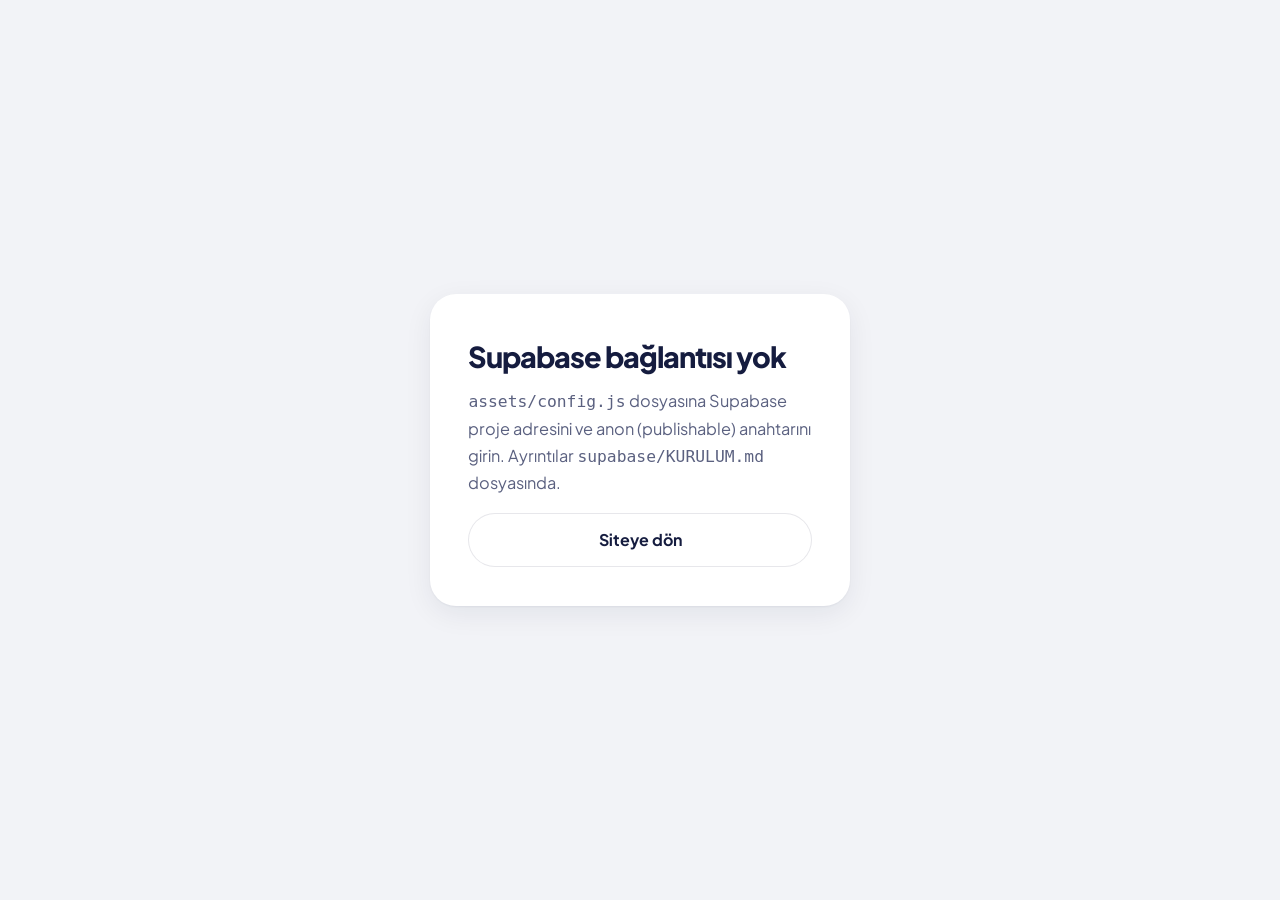
==== admin.html @ 747518f3 "Add files via upload" ====
<!DOCTYPE html>
<html lang="tr">
<head>
<meta charset="UTF-8">
<meta name="viewport" content="width=device-width, initial-scale=1">
<meta name="robots" content="noindex, nofollow">
<title>Yönetim paneli | M. Sabri Doğruyol</title>
<link rel="icon" href="favicon.ico">
<link rel="preconnect" href="https://fonts.googleapis.com">
<link rel="preconnect" href="https://fonts.gstatic.com" crossorigin>
<link href="https://fonts.googleapis.com/css2?family=Plus+Jakarta+Sans:wght@400;500;600;700;800&display=swap" rel="stylesheet">
<link rel="stylesheet" href="assets/site.css">
<link rel="stylesheet" href="assets/admin.css">
<script>(function(){try{var t=localStorage.getItem('theme');if(t)document.documentElement.dataset.theme=t;}catch(e){}})();</script>
</head>
<body class="adm">

<!-- Giriş -->
<main class="login" id="login" hidden>
  <form class="login__card panel" id="login-form" novalidate>
    <a class="mark" href="index.html"><span class="mark__dot" aria-hidden="true">MS</span><span>M. Sabri Doğruyol</span></a>
    <h1>Yönetici girişi</h1>
    <label class="fld"><span>E-posta</span><input type="email" name="email" autocomplete="username" required></label>
    <label class="fld"><span>Şifre</span><input type="password" name="password" autocomplete="current-password" required></label>
    <p class="login__err" id="login-err" role="alert"></p>
    <button class="btn btn--solid" type="submit" id="login-btn">Giriş yap</button>
    <a class="login__back" href="index.html">Siteye dön</a>
  </form>
</main>

<!-- Kurulum eksik -->
<main class="login" id="setup" hidden>
  <div class="login__card panel">
    <h1>Supabase bağlantısı yok</h1>
    <p class="muted"><code>assets/config.js</code> dosyasına Supabase proje adresini ve anon (publishable) anahtarını girin. Ayrıntılar <code>supabase/KURULUM.md</code> dosyasında.</p>
    <a class="btn" href="index.html">Siteye dön</a>
  </div>
</main>

<!-- Panel -->
<div class="app" id="app" hidden>
  <header class="app__bar">
    <a class="mark" href="index.html" target="_blank" rel="noopener"><span class="mark__dot" aria-hidden="true">MS</span><span class="mark__name">Yönetim paneli</span></a>
    <nav class="tabs" role="tablist" aria-label="Panel">
      <button role="tab" type="button" id="tab-analytics" aria-selected="true" aria-controls="view-analytics">Analiz</button>
      <button role="tab" type="button" id="tab-content" aria-selected="false" aria-controls="view-content">İçerik</button>
    </nav>
    <div class="app__user">
      <span class="muted" id="who"></span>
      <button class="tool" id="theme" type="button" aria-label="Temayı değiştir"><svg viewBox="0 0 24 24" width="18" height="18" aria-hidden="true"><path d="M12 3a9 9 0 1 0 9 9 7 7 0 0 1-9-9z" fill="none" stroke="currentColor" stroke-width="2" stroke-linejoin="round"/></svg></button>
      <button class="btn btn--sm" type="button" id="logout">Çıkış</button>
    </div>
  </header>

  <!-- ANALİZ -->
  <section class="view" id="view-analytics" role="tabpanel" aria-labelledby="tab-analytics">
    <div class="toolbar">
      <div class="seg" role="group" aria-label="Zaman aralığı" id="range">
        <button type="button" data-days="1">Bugün</button>
        <button type="button" data-days="7" aria-pressed="true">7 gün</button>
        <button type="button" data-days="30">30 gün</button>
        <button type="button" data-days="90">90 gün</button>
        <button type="button" data-days="365">12 ay</button>
      </div>
      <div class="toolbar__right">
        <span class="chip" id="visitor-filter" hidden></span>
        <button class="btn btn--sm" type="button" id="refresh">Yenile</button>
        <button class="btn btn--sm" type="button" id="csv">CSV indir</button>
      </div>
    </div>

    <p class="state" id="a-state" role="status"></p>

    <div class="kpis" id="kpis"></div>

    <div class="grid2">
      <article class="panel card">
        <h2 class="card__h" id="trend-title">Günlük ziyaret</h2>
        <div class="trend" id="trend"></div>
      </article>
      <article class="panel card">
        <h2 class="card__h">Bölümlerde ortalama süre</h2>
        <div id="b-sections" class="bars"></div>
      </article>
    </div>

    <div class="grid3">
      <article class="panel card"><h2 class="card__h">Konum</h2><div id="b-city" class="bars"></div></article>
      <article class="panel card"><h2 class="card__h">Kaynak</h2><div id="b-ref" class="bars"></div></article>
      <article class="panel card"><h2 class="card__h">En çok tıklananlar</h2><div id="b-clicks" class="bars"></div></article>
      <article class="panel card"><h2 class="card__h">Cihaz</h2><div id="b-device" class="bars"></div></article>
      <article class="panel card"><h2 class="card__h">İşletim sistemi</h2><div id="b-os" class="bars"></div></article>
      <article class="panel card"><h2 class="card__h">Tarayıcı</h2><div id="b-browser" class="bars"></div></article>
    </div>

    <article class="panel card">
      <div class="card__row">
        <h2 class="card__h">Ziyaretler</h2>
        <label class="search"><span class="sr">Ara</span><input type="search" id="q" placeholder="Şehir, tarayıcı, kaynak ara"></label>
      </div>
      <div class="tablewrap">
        <table class="sessions">
          <thead><tr><th>Tarih</th><th>Ziyaretçi</th><th>Konum</th><th>Platform</th><th>Kaynak</th><th class="num">Süre</th><th class="num">Tıklama</th></tr></thead>
          <tbody id="sessions"></tbody>
        </table>
      </div>
      <p class="muted small" id="sessions-note"></p>
    </article>

    <div class="danger">
      <p class="muted small">Gizlilik metnine göre kayıtlar en fazla 12 ay saklanır.</p>
      <button class="btn btn--sm" type="button" id="purge">12 aydan eski kayıtları sil</button>
    </div>
  </section>

  <!-- İÇERİK -->
  <section class="view" id="view-content" role="tabpanel" aria-labelledby="tab-content" hidden>
    <div class="editor">
      <aside class="editor__nav" id="ed-nav" aria-label="İçerik bölümleri"></aside>
      <div class="editor__main">
        <div class="publishbar">
          <p class="publishbar__state" id="ed-state">Değişiklik yok</p>
          <div class="publishbar__acts">
            <button class="btn btn--sm" type="button" id="ed-download">data.js indir</button>
            <button class="btn btn--sm" type="button" id="ed-discard" disabled>Değişiklikleri geri al</button>
            <button class="btn btn--sm btn--wine" type="button" id="ed-publish" disabled>Yayınla</button>
          </div>
        </div>
        <div id="ed-body"></div>
      </div>
    </div>
  </section>
</div>

<div class="tip" id="tip" role="tooltip" hidden></div>
<div class="toast" id="toast" role="status" aria-live="polite" hidden></div>

<script src="assets/config.js"></script>
<script src="data.js"></script>
<script src="assets/admin.js"></script>
</body>
</html>
---- assets/site.css ----
/* ===== Tokens (Arkhedemia ailesiyle uyumlu: lacivert + bordo) ===== */
:root{
  --bg:#F2F3F7;
  --surface:#FFFFFF;
  --soft:#E9EBF2;
  --ink:#151C3F;
  --ink-2:#5B6180;
  --rule:rgba(21,28,63,.10);
  --navy:#151C3F;
  --on-navy:#F2F3F7;
  --wine:#7D1D33;
  --wine-ink:#7D1D33;
  --wine-soft:#F6E8EC;
  --dot:#151C3F;
  --shadow:0 1px 2px rgba(21,28,63,.05),0 8px 28px rgba(21,28,63,.07);
  --shadow-lg:0 30px 60px -20px rgba(21,28,63,.35),0 12px 24px -12px rgba(21,28,63,.25);

  --sans:'Plus Jakarta Sans', system-ui, sans-serif;
  --serif:'Source Serif 4', Georgia, serif;

  --s1:1.2rem; --s2:1.5rem; --s3:2rem; --s4:clamp(2.2rem,4.5vw,3.4rem); --s5:clamp(3.2rem,9.5vw,8.25rem);
  --gap:clamp(1rem,2.4vw,1.5rem);
  --wrap:1200px;
  color-scheme:light;
}
:root[data-theme="dark"]{
  --bg:#0C1128; --surface:#151C3B; --soft:#1C2448; --ink:#ECEEF6; --ink-2:#A3A9C4; --rule:rgba(236,238,246,.10);
  --navy:#1C2550; --on-navy:#ECEEF6; --wine:#9E1F3B; --wine-ink:#EE4D63; --wine-soft:#3A1424; --dot:#ECEEF6;
  --shadow:0 1px 2px rgba(0,0,0,.3),0 8px 28px rgba(0,0,0,.25);
  --shadow-lg:0 30px 60px -20px rgba(0,0,0,.7),0 12px 24px -12px rgba(0,0,0,.5);
  color-scheme:dark;
}
@media (prefers-color-scheme:dark){
  :root:not([data-theme="light"]){
    --bg:#0C1128; --surface:#151C3B; --soft:#1C2448; --ink:#ECEEF6; --ink-2:#A3A9C4; --rule:rgba(236,238,246,.10);
    --navy:#1C2550; --on-navy:#ECEEF6; --wine:#9E1F3B; --wine-ink:#EE4D63; --wine-soft:#3A1424; --dot:#ECEEF6;
    --shadow:0 1px 2px rgba(0,0,0,.3),0 8px 28px rgba(0,0,0,.25);
    --shadow-lg:0 30px 60px -20px rgba(0,0,0,.7),0 12px 24px -12px rgba(0,0,0,.5);
    color-scheme:dark;
  }
}

/* ===== Base ===== */
*,*::before,*::after{box-sizing:border-box}
html{scroll-behavior:smooth;scroll-padding-top:110px;-webkit-text-size-adjust:100%}
body{margin:0;background:var(--bg);color:var(--ink);font:400 1.02rem/1.65 var(--sans);overflow-x:hidden}
img{max-width:100%;display:block}
a{color:inherit}
h1,h2,h3{font-family:var(--sans);margin:0;line-height:1.08;font-weight:800;letter-spacing:-.03em}
p{margin:0}
ul,ol{margin:0;padding:0;list-style:none}
:focus-visible{outline:2.5px solid var(--wine-ink);outline-offset:3px;border-radius:6px}
.wrap{max-width:var(--wrap);margin:0 auto;padding:0 clamp(1rem,3.5vw,2rem)}
.skip{position:absolute;left:-9999px;top:0;background:var(--wine);color:#fff;padding:.6rem 1rem;z-index:100;border-radius:999px}
.skip:focus{left:1rem;top:1rem}
.noscript{padding:2rem;text-align:center}

/* ===== Floating nav ===== */
.bar{position:sticky;top:0;z-index:50;padding:14px clamp(.75rem,3vw,2rem) 0}
.bar__in{max-width:var(--wrap);margin:0 auto;height:66px;display:flex;align-items:center;gap:1rem;background:color-mix(in srgb,var(--surface) 92%,transparent);backdrop-filter:blur(14px);-webkit-backdrop-filter:blur(14px);border:1px solid var(--rule);border-radius:999px;padding:0 10px 0 22px;box-shadow:var(--shadow)}
.mark{display:flex;align-items:center;gap:.6rem;font:800 1.08rem/1 var(--sans);letter-spacing:-.02em;text-decoration:none;white-space:nowrap}
.mark__dot{width:30px;height:30px;border-radius:50%;background:var(--navy);color:var(--on-navy);display:grid;place-items:center;font-size:.72rem;font-weight:800;letter-spacing:0}
.nav{display:flex;gap:.15rem;margin-left:auto;font:500 .93rem/1 var(--sans)}
.nav a{text-decoration:none;color:var(--ink);padding:.7rem .9rem;border-radius:999px}
.nav a:hover{background:var(--soft)}
.nav a.is-active{background:var(--soft);font-weight:600}
.bar__tools{display:flex;gap:.4rem;align-items:center}
.tool{appearance:none;border:0;background:var(--soft);color:var(--ink);height:44px;min-width:44px;border-radius:999px;font:700 .8rem/1 var(--sans);cursor:pointer;display:grid;place-items:center;padding:0 .8rem}
.tool:hover{background:color-mix(in srgb,var(--soft) 70%,var(--ink) 8%)}
.bar__cta{display:inline-flex;align-items:center;height:46px;padding:0 1.25rem;border-radius:999px;background:var(--wine);color:#fff;text-decoration:none;font:700 .95rem/1 var(--sans);white-space:nowrap}
.bar__cta:hover{filter:brightness(1.12)}
.menu{display:none;padding:0;gap:4px;align-content:center}
.menu span{display:block;width:16px;height:2px;background:currentColor;border-radius:2px;transition:transform .2s}
.menu[aria-expanded="true"] span:first-child{transform:translateY(3px) rotate(45deg)}
.menu[aria-expanded="true"] span:last-child{transform:translateY(-3px) rotate(-45deg)}

/* ===== Buttons ===== */
.btn{display:inline-flex;align-items:center;justify-content:center;gap:.5rem;min-height:54px;padding:0 1.6rem;border-radius:999px;border:1.5px solid var(--rule);background:var(--surface);font:700 1rem/1 var(--sans);text-decoration:none;color:var(--ink);transition:transform .15s,background .15s,color .15s,border-color .15s}
.btn:hover{border-color:var(--ink)}
.btn:active{transform:scale(.98)}
.btn--solid{background:var(--navy);border-color:var(--navy);color:var(--on-navy)}
.btn--solid:hover{background:var(--wine);border-color:var(--wine-ink);color:#fff}
.btn--wine{background:var(--wine);border-color:var(--wine-ink);color:#fff}
.btn--wine:hover{filter:brightness(1.12);border-color:var(--wine-ink)}
.btn--sm{min-height:44px;padding:0 1.15rem;font-size:.92rem}
.link{color:var(--wine-ink);font-weight:700;text-decoration:underline;text-underline-offset:4px;text-decoration-thickness:1.5px}
.link:hover{text-decoration-thickness:2.5px}

/* ===== Latest publication band ===== */
.band{margin-top:22px}
.band__in{display:flex;align-items:center;gap:1.25rem;background:var(--navy);color:var(--on-navy);border-radius:22px;padding:1rem 1rem 1rem 1.2rem}
.band__icon{flex:none;width:56px;height:56px;border-radius:14px;background:rgba(255,255,255,.08);display:grid;place-items:center}
.band__icon svg{width:28px;height:28px}
.band__txt{flex:1;min-width:0}
.band__kicker{font:700 1.02rem/1.3 var(--sans);display:flex;gap:.6rem;align-items:baseline;flex-wrap:wrap}
.band__kicker small{font-weight:500;font-size:.8rem;opacity:.65}
.band__title{font-size:.95rem;opacity:.85;white-space:nowrap;overflow:hidden;text-overflow:ellipsis;margin-top:.15rem}
.band__acts{display:flex;align-items:center;gap:1rem;flex:none}
.band__acts .ghost{color:var(--on-navy);font-weight:700;text-decoration:none;font-size:.95rem}
.band__acts .ghost:hover{text-decoration:underline;text-underline-offset:4px}
.band .btn{background:#fff;border-color:#fff;color:#151C3F;min-height:46px}
.band .btn:hover{background:var(--wine);border-color:var(--wine-ink);color:#fff}

/* ===== Hero ===== */
.hero{padding:clamp(2.5rem,6vw,4.5rem) 0 clamp(2rem,5vw,3.5rem);position:relative}
.hero::before{content:"";position:absolute;inset:-10% 30% auto -10%;height:70%;background:radial-gradient(closest-side,color-mix(in srgb,var(--wine) 9%,transparent),transparent);pointer-events:none;z-index:-1}
.hero__grid{display:grid;grid-template-columns:minmax(0,1.5fr) minmax(0,1fr);gap:clamp(2rem,5vw,4rem);align-items:center}
.status{display:inline-flex;align-items:center;gap:.55rem;background:var(--wine);color:#fff;font:700 .92rem/1 var(--sans);padding:.7rem 1.05rem .7rem .85rem;border-radius:999px}
.status::before{content:"";width:9px;height:9px;border-radius:50%;background:#fff;box-shadow:0 0 0 3px rgba(255,255,255,.25)}
.hero__text{container-type:inline-size}
.hero__name{font-size:var(--s5);font-size:min(12.6cqi,8.25rem);font-weight:800;letter-spacing:-.055em;line-height:.92;margin-top:1.75rem;color:var(--ink)}
.hero__name span{display:block;white-space:nowrap}
.hero__id{display:flex;align-items:center;gap:clamp(1.25rem,3vw,2rem)}
.hero__photo-wrap{flex:none;position:relative;width:clamp(120px,14vw,168px);aspect-ratio:1;border-radius:50%;padding:6px;background:conic-gradient(from 210deg,var(--wine),var(--navy) 55%,var(--wine));box-shadow:var(--shadow-lg)}
.hero__photo{width:100%;height:100%;border-radius:50%;object-fit:cover;object-position:center top;background:var(--soft);border:5px solid var(--bg)}
.hero__id-txt{display:flex;flex-direction:column;align-items:flex-start;gap:.8rem}
.hero__role{font:600 var(--s1)/1.3 var(--sans)}
.hero__lead{font-size:1.12rem;line-height:1.65;max-width:34em;margin-top:1.5rem;color:var(--ink-2)}
.hero__actions{display:flex;flex-wrap:wrap;gap:.75rem;margin-top:2rem}

/* Plot as a tilted "cover" */
.plot-stage{perspective:1400px;display:flex;justify-content:center}
.plot{margin:0;width:100%;max-width:470px;background:var(--surface);border-radius:20px;padding:1.1rem 1.1rem .9rem;box-shadow:var(--shadow-lg);transform:rotateY(-14deg) rotateX(4deg) rotateZ(.6deg);transform-style:preserve-3d;transition:transform .6s cubic-bezier(.2,.7,.2,1);position:relative;overflow:hidden}
.plot:hover{transform:rotateY(-4deg) rotateX(1deg)}
.plot::before{content:"";position:absolute;left:0;top:0;width:34%;height:30%;background:var(--wine);clip-path:polygon(0 0,100% 0,0 100%);opacity:.95}
.plot::after{content:"";position:absolute;right:-10%;bottom:-14%;width:32%;height:30%;background:var(--navy);border-radius:50% 0 0 0;opacity:.95}
.plot__head{position:relative;z-index:1;display:flex;justify-content:flex-end;font:800 .82rem/1 var(--sans);letter-spacing:.02em;color:var(--ink-2);padding:.2rem .2rem .6rem}
.plot svg{position:relative;z-index:1;width:100%;height:auto;display:block;background:var(--surface);border-radius:12px}
.plot__cap{position:relative;z-index:1;display:flex;flex-direction:column;gap:.2rem;padding:.75rem .3rem 0;max-width:74%}
.plot__eq{white-space:pre-wrap;font:500 1rem/1.4 var(--serif);font-style:italic;font-variant-numeric:tabular-nums}
.plot__note{font:400 .78rem/1.4 var(--sans);color:var(--ink-2)}
.plot .grid line{stroke:var(--rule);stroke-width:1}
.plot .axis{stroke:var(--ink-2);stroke-width:1.2}
.plot .tick{fill:var(--ink-2);font:500 12px var(--sans)}
.plot .lab{fill:var(--ink);font:700 13px var(--sans)}
.plot .pt{fill:var(--dot);opacity:0}
.plot .res{stroke:var(--wine-ink);stroke-width:1;opacity:0}
.plot .fit{stroke:var(--wine-ink);stroke-width:3.2;fill:none;stroke-linecap:round}
.plot .band-ci{fill:var(--wine);opacity:0}
.plot.is-on .pt{animation:pop .35s ease-out forwards}
.plot.is-on .res{animation:fadeTo .4s ease-out forwards}
.plot.is-on .band-ci{animation:bandIn .6s ease-out forwards}
@keyframes pop{from{opacity:0;transform:scale(.3)}to{opacity:.85;transform:scale(1)}}
@keyframes fadeTo{to{opacity:.55}}
@keyframes bandIn{to{opacity:.08}}
@keyframes draw{to{stroke-dashoffset:0}}

/* ===== Areas strip (kendi kendine kayan şerit) ===== */
.areas{overflow:hidden;padding:.6rem 0 1.6rem;-webkit-mask-image:linear-gradient(90deg,transparent,#000 6%,#000 94%,transparent);mask-image:linear-gradient(90deg,transparent,#000 6%,#000 94%,transparent)}
.areas__track{display:flex;gap:var(--gap);width:max-content;animation:marquee 45s linear infinite}
.areas:hover .areas__track,.areas:focus-within .areas__track{animation-play-state:paused}
@keyframes marquee{to{transform:translateX(calc(-50% - var(--gap) / 2))}}
.area{flex:0 0 clamp(250px,26vw,320px);background:var(--surface);border-radius:22px;padding:1.3rem 1.4rem;box-shadow:var(--shadow);display:flex;flex-direction:column;gap:.5rem}
.area__top{display:flex;justify-content:space-between;align-items:baseline;gap:1rem}
.area h3{font-size:1.05rem;color:var(--wine-ink);letter-spacing:-.01em}
.area__n{font:600 .85rem/1 var(--sans);color:var(--ink-2);font-variant-numeric:tabular-nums}
.area p{color:var(--ink-2);font-size:.93rem;line-height:1.5}
@media (prefers-reduced-motion:reduce){
  .areas{overflow-x:auto}
  .areas__track{animation:none;padding:0 clamp(1rem,3.5vw,2rem)}
  .areas__track [aria-hidden="true"]{display:none}
}

/* ===== Sections ===== */
.sec{padding:clamp(2.5rem,5.5vw,4.5rem) 0}
.sec__head{margin-bottom:clamp(1.5rem,3.5vw,2.25rem);max-width:46rem}
.sec__head--row{display:flex;justify-content:space-between;align-items:flex-end;gap:1.5rem;flex-wrap:wrap;max-width:none}
.sec__sub{color:var(--ink-2);margin-top:.7rem;max-width:36em;font-size:1.05rem}
.h2{font-size:var(--s4);letter-spacing:-.045em}
.h3{font-size:var(--s1);margin:0 0 1rem;letter-spacing:-.02em}
.panel{background:var(--surface);border-radius:26px;padding:clamp(1.4rem,3.5vw,2.4rem);box-shadow:var(--shadow)}
.panels{display:grid;gap:var(--gap)}
.cols{display:grid;grid-template-columns:minmax(0,1.5fr) minmax(0,1fr);gap:var(--gap);align-items:start}

/* About */
.prose p + p{margin-top:1rem}
.prose p{max-width:40em}
.tools{display:grid;gap:1.1rem;margin:0}
.tools dt{font:700 .95rem/1.3 var(--sans);margin-bottom:.25rem}
.tools dd{margin:0;color:var(--ink-2);font-size:.95rem}
.edu li{display:grid;grid-template-columns:5.5rem 1fr;gap:1rem;padding:.9rem 0;border-top:1px solid var(--rule)}
.edu li:first-child{border-top:0;padding-top:0}
.edu .y{font:700 .95rem/1.5 var(--sans);color:var(--wine-ink);font-variant-numeric:tabular-nums}
.edu strong{font-weight:700;display:block}
.edu span.s{color:var(--ink-2);font-size:.93rem}

/* Timeline */
.timeline li{display:grid;grid-template-columns:56px 1fr;gap:1.25rem;padding-bottom:2rem;position:relative}
.timeline li::before{content:"";position:absolute;left:27px;top:68px;bottom:6px;width:2px;background:var(--rule);border-radius:2px}
.timeline li:last-child{padding-bottom:0}
.timeline li:last-child::before{display:none}
.logo{width:56px;height:56px;border-radius:16px;background:#fff;box-shadow:0 0 0 1px rgba(21,28,63,.08),0 4px 12px -4px rgba(21,28,63,.18);display:grid;place-items:center;overflow:hidden;padding:5px}
.logo img{width:100%;height:100%;object-fit:contain;border-radius:11px}
.when{font:600 .88rem/1.3 var(--sans);color:var(--ink-2);font-variant-numeric:tabular-nums}
.when .now{display:inline-block;background:var(--wine-soft);color:var(--wine-ink);padding:.15rem .5rem;border-radius:999px;font-weight:700}
.timeline h3{font-size:var(--s2);margin:.35rem 0 .2rem;letter-spacing:-.03em}
.org{font:600 .98rem/1.4 var(--sans)}
.timeline p.d{margin-top:.55rem;color:var(--ink-2);max-width:42em}
.ticks{display:grid;gap:.6rem}
.ticks li{padding-left:1.35rem;position:relative;font-size:.97rem}
.ticks li::before{content:"";position:absolute;left:0;top:.6em;width:.55rem;height:.55rem;border-radius:50%;background:var(--wine)}
.community li{display:grid;grid-template-columns:46px 1fr;gap:.9rem;align-items:center;padding:.85rem 0;border-top:1px solid var(--rule)}
.community li:first-child{border-top:0;padding-top:0}
.community .logo{width:46px;height:46px;border-radius:13px;padding:4px}
.community .logo img{border-radius:9px}
.community strong{font:700 .97rem/1.3 var(--sans);display:block}
.community .meta{font-size:.9rem;color:var(--ink-2)}
.community a{color:var(--ink-2)}
.community a:hover{color:var(--wine-ink)}

/* Ventures */
.ventures{display:grid;grid-template-columns:1fr 1fr;gap:var(--gap)}
.venture{background:var(--surface);border-radius:26px;padding:clamp(1.5rem,3.5vw,2.4rem);display:flex;flex-direction:column;gap:1rem;box-shadow:var(--shadow)}
.venture__top{display:flex;align-items:center;gap:1rem}
.venture__top img{width:68px;height:68px;border-radius:18px;object-fit:contain;background:#fff;box-shadow:0 0 0 1px rgba(21,28,63,.08),0 6px 16px -6px rgba(0,0,0,.35)}
.venture--app .venture__top img{background:none;box-shadow:0 0 0 1.5px rgba(255,255,255,.22),0 8px 20px -6px rgba(0,0,0,.5)}
.venture h3{font-size:var(--s3);letter-spacing:-.04em}
.venture .r{font:500 .9rem/1.35 var(--sans);color:var(--ink-2);margin-top:.2rem}
.venture p.d{max-width:34em;color:var(--ink-2)}
.venture__acts{display:flex;flex-wrap:wrap;gap:.6rem;margin-top:auto;padding-top:.5rem}
.venture--app{background:var(--navy);color:var(--on-navy)}
.venture--app .r,.venture--app p.d{color:color-mix(in srgb,var(--on-navy) 72%,var(--navy))}
.venture--app .btn{background:transparent;border-color:color-mix(in srgb,var(--on-navy) 35%,transparent);color:var(--on-navy)}
.venture--app .btn:hover{border-color:var(--on-navy)}
.venture--app .btn--solid{background:#fff;border-color:#fff;color:#151C3F}
.venture--app .btn--solid:hover{background:var(--wine);border-color:var(--wine-ink);color:#fff}

/* Publications */
.filters{display:flex;gap:.35rem;flex-wrap:wrap;background:var(--surface);padding:.35rem;border-radius:999px;box-shadow:var(--shadow)}
.filters button{appearance:none;border:0;background:transparent;color:var(--ink);border-radius:999px;padding:.6rem 1rem;font:600 .9rem/1 var(--sans);cursor:pointer}
.filters button:hover{background:var(--soft)}
.filters button[aria-pressed="true"]{background:var(--navy);color:var(--on-navy)}
.filters .n{opacity:.55;margin-left:.35rem;font-variant-numeric:tabular-nums}
.pubs{background:var(--surface);border-radius:26px;box-shadow:var(--shadow);padding:.5rem clamp(1.2rem,3vw,2.2rem)}
.pub{display:grid;grid-template-columns:4.5rem minmax(0,1fr) auto;gap:1.5rem;padding:1.4rem 0;border-top:1px solid var(--rule);align-items:baseline}
.pub:first-child{border-top:0}
.pub[hidden]{display:none}
.pub .y{font:800 1.15rem/1.4 var(--sans);font-variant-numeric:tabular-nums;letter-spacing:-.02em}
.pub .t{font:600 1.18rem/1.38 var(--serif);max-width:46em;color:var(--ink)}
.pub a.t{text-decoration:none}
.pub a.t:hover{color:var(--wine-ink);text-decoration:underline;text-underline-offset:4px;text-decoration-thickness:1.5px}
.pub .v{color:var(--ink-2);font-size:.92rem;margin-top:.35rem}
.pub .k{font:700 .78rem/1 var(--sans);padding:.45rem .7rem;border-radius:999px;background:var(--wine-soft);color:var(--wine-ink);white-space:nowrap}
.pubs__more{display:flex;gap:1.5rem;flex-wrap:wrap;margin-top:1.5rem}

/* Projects */
.projects{display:grid;grid-template-columns:repeat(3,minmax(0,1fr));gap:var(--gap)}
.proj{display:flex;flex-direction:column;gap:.75rem;background:var(--surface);border-radius:26px;padding:1.6rem;box-shadow:var(--shadow)}
.proj h3{font-size:var(--s2);letter-spacing:-.035em}
.proj p{color:var(--ink-2)}
.proj .tags{display:flex;gap:.4rem;flex-wrap:wrap}
.proj .tags span{font:600 .78rem/1 var(--sans);padding:.42rem .7rem;border-radius:999px;background:var(--soft)}
.proj .btn{margin-top:auto;align-self:flex-start}
.research li{display:grid;grid-template-columns:8.5rem 1fr;gap:1.25rem;padding:1.15rem 0;border-top:1px solid var(--rule)}
.research li:first-child{border-top:0;padding-top:0}
.research .c{font:800 .92rem/1.5 var(--sans);color:var(--wine-ink)}
.research strong{font-weight:700;display:block;max-width:48em}
.research .m{color:var(--ink-2);font-size:.93rem}

/* Contact */
.contact__card{background:var(--navy);color:var(--on-navy);border-radius:30px;padding:clamp(1.8rem,5vw,3.5rem);display:grid;grid-template-columns:minmax(0,1fr) minmax(0,1.3fr);gap:clamp(1.5rem,5vw,4rem);position:relative;overflow:hidden}
.contact__card::before{content:"";position:absolute;left:-90px;bottom:-110px;width:240px;height:240px;border-radius:50%;background:var(--wine);opacity:.9}
.contact__card > *{position:relative}
.contact__card .h2{color:var(--on-navy)}
.contact__card .sec__sub{color:color-mix(in srgb,var(--on-navy) 72%,var(--navy))}
.contact__card .btn{margin-top:1.75rem;background:#fff;border-color:#fff;color:#151C3F}
.contact__card .btn:hover{background:var(--wine);border-color:var(--wine-ink);color:#fff}
.contact__list li{display:grid;grid-template-columns:8.5rem 1fr;gap:1rem;padding:1rem 0;border-top:1px solid color-mix(in srgb,var(--on-navy) 16%,transparent)}
.contact__list li:first-child{border-top:0}
.contact__list li > span{color:color-mix(in srgb,var(--on-navy) 62%,var(--navy))}
.contact__list a{font-weight:700;font-size:1.08rem;text-decoration:none;word-break:break-word;color:var(--on-navy)}
.contact__list a:hover{text-decoration:underline;text-underline-offset:4px}

.foot{color:var(--ink-2);font:500 .9rem/1 var(--sans)}
.foot__in{display:flex;justify-content:space-between;padding-top:2rem;padding-bottom:2.5rem}
.foot a{text-decoration:none}
.foot a:hover{color:var(--wine-ink)}

/* ===== Responsive ===== */
@media (max-width:1120px){
  .nav a{padding:.65rem .65rem;font-size:.88rem}
  .bar__cta{display:none}
}
@media (max-width:940px){
  .menu{display:grid}
  .nav{position:absolute;top:calc(100% + 8px);left:clamp(.75rem,3vw,2rem);right:clamp(.75rem,3vw,2rem);flex-direction:column;background:var(--surface);border:1px solid var(--rule);border-radius:24px;padding:.6rem;display:none;box-shadow:var(--shadow);font-size:1.02rem}
  .nav.is-open{display:flex}
  .nav a{padding:.9rem 1rem}
  .bar{position:sticky}
  .bar__in{position:relative}
  .bar__tools{margin-left:auto}
  .hero__grid{grid-template-columns:1fr}
  .plot{transform:rotateY(-8deg) rotateX(3deg)}
  .cols,.ventures{grid-template-columns:1fr}
  .projects{grid-template-columns:1fr 1fr}
  .contact__card{grid-template-columns:1fr}
  .band__acts .ghost{display:none}
}
@media (max-width:640px){
  body{font-size:.98rem}
  .bar__in{height:60px;padding-left:16px}
  .mark__name{display:none}
  .band__in{flex-wrap:wrap}
  .band__title{white-space:normal}
  .band__acts{width:100%}
  .band__acts .btn{flex:1}
  .projects{grid-template-columns:1fr}
  .pub{grid-template-columns:1fr;gap:.35rem}
  .pub .k{justify-self:start}
  .research li,.edu li,.contact__list li{grid-template-columns:1fr;gap:.2rem}
  .hero__actions .btn{flex:1 1 auto}
  .hero__id{gap:1rem}
  .hero__photo-wrap{width:104px;padding:4px}
  .hero__photo{border-width:3px}
  .hero__role{font-size:1.02rem}
  .status{font-size:.82rem;padding:.6rem .9rem .6rem .75rem}
  .plot{transform:none}
}
@media (prefers-reduced-motion:reduce){
  html{scroll-behavior:auto}
  *,*::before,*::after{animation-duration:.001ms!important;animation-delay:0ms!important;transition-duration:.001ms!important}
}
@media print{
  .bar,.band,.plot-stage,.filters,.hero__actions,.areas{display:none}
}

/* ===== Rıza bandı ===== */
.consent{position:fixed;left:50%;bottom:16px;transform:translateX(-50%);z-index:80;width:min(760px,calc(100% - 24px));display:flex;align-items:center;gap:1rem 1.25rem;background:var(--surface);color:var(--ink);border:1px solid var(--rule);border-radius:20px;padding:1rem 1rem 1rem 1.25rem;box-shadow:var(--shadow-lg);font-size:.9rem;line-height:1.5}
.consent p{flex:1;margin:0;color:var(--ink-2)}
.consent a{color:var(--wine-ink);font-weight:700}
.consent__acts{display:flex;gap:.5rem;flex:none}
.consent button{appearance:none;border:1.5px solid var(--rule);background:var(--surface);color:var(--ink);border-radius:999px;min-height:42px;padding:0 1.1rem;font:700 .9rem/1 var(--sans);cursor:pointer}
.consent button:hover{border-color:var(--ink)}
.consent .consent__yes{background:var(--navy);border-color:var(--navy);color:var(--on-navy)}
.consent .consent__yes:hover{background:var(--wine);border-color:var(--wine);color:#fff}
@media (max-width:640px){.consent{flex-direction:column;align-items:stretch}.consent__acts button{flex:1}}

/* Alt bilgi bağlantıları */
.foot__links{display:flex;gap:1.25rem;align-items:center}
.foot__admin{font-size:.78rem;opacity:.55}
.foot__admin:hover{opacity:1}
---- assets/admin.css ----
/* ===== Yönetim paneli ===== */
.adm{min-height:100vh}
.muted{color:var(--ink-2)}
.small{font-size:.85rem}
.sr{position:absolute;width:1px;height:1px;overflow:hidden;clip:rect(0 0 0 0)}
[hidden]{display:none!important}

/* Giriş */
.login{min-height:100vh;display:grid;place-items:center;padding:1.5rem}
.login__card{width:min(420px,100%);display:flex;flex-direction:column;gap:1rem}
.login__card h1{font-size:1.8rem;letter-spacing:-.035em;margin-top:.5rem}
.login__err{color:var(--wine-ink);font-weight:600;font-size:.9rem;min-height:1.2em}
.login__back{font-size:.9rem;color:var(--ink-2);text-align:center}
.fld{display:flex;flex-direction:column;gap:.35rem;font:600 .85rem/1.2 var(--sans)}
.fld > span{color:var(--ink-2)}
.fld input,.fld textarea,.fld select{font:500 .95rem/1.45 var(--sans);color:var(--ink);background:var(--bg);border:1.5px solid var(--rule);border-radius:12px;padding:.65rem .8rem;width:100%}
.fld textarea{min-height:5.5rem;resize:vertical}
.fld input:focus,.fld textarea:focus,.fld select:focus{outline:none;border-color:var(--navy);box-shadow:0 0 0 3px color-mix(in srgb,var(--navy) 18%,transparent)}
:root[data-theme="dark"] .fld input:focus,:root[data-theme="dark"] .fld textarea:focus{border-color:var(--wine-ink)}
.fld .hint{font-weight:500;color:var(--ink-2);font-size:.78rem}

/* Üst çubuk */
.app__bar{position:sticky;top:0;z-index:40;display:flex;align-items:center;gap:1rem;padding:.75rem clamp(1rem,3vw,2rem);background:color-mix(in srgb,var(--bg) 90%,transparent);backdrop-filter:blur(12px);-webkit-backdrop-filter:blur(12px);border-bottom:1px solid var(--rule)}
.tabs{display:flex;gap:.25rem;background:var(--surface);padding:.3rem;border-radius:999px;box-shadow:var(--shadow);margin-left:1rem}
.tabs button{appearance:none;border:0;background:transparent;color:var(--ink);font:600 .92rem/1 var(--sans);padding:.65rem 1.1rem;border-radius:999px;cursor:pointer}
.tabs button[aria-selected="true"]{background:var(--navy);color:var(--on-navy)}
.app__user{margin-left:auto;display:flex;align-items:center;gap:.6rem;font-size:.88rem}
.view{max-width:1320px;margin:0 auto;padding:1.5rem clamp(1rem,3vw,2rem) 4rem;display:flex;flex-direction:column;gap:var(--gap)}

/* Araç çubuğu */
.toolbar{display:flex;justify-content:space-between;align-items:center;gap:1rem;flex-wrap:wrap}
.toolbar__right{display:flex;gap:.5rem;align-items:center;flex-wrap:wrap}
.seg{display:flex;gap:.25rem;background:var(--surface);padding:.3rem;border-radius:999px;box-shadow:var(--shadow)}
.seg button{appearance:none;border:0;background:transparent;color:var(--ink);font:600 .88rem/1 var(--sans);padding:.6rem .95rem;border-radius:999px;cursor:pointer}
.seg button:hover{background:var(--soft)}
.seg button[aria-pressed="true"]{background:var(--navy);color:var(--on-navy)}
.chip{display:inline-flex;align-items:center;gap:.5rem;background:var(--wine-soft);color:var(--wine-ink);font:700 .85rem/1 var(--sans);padding:.5rem .4rem .5rem .8rem;border-radius:999px}
.chip button{appearance:none;border:0;background:transparent;color:inherit;cursor:pointer;font:700 1rem/1 var(--sans);padding:0 .35rem}
.state{color:var(--ink-2);font-weight:600;min-height:1.2em;margin:0}
.state.is-err{color:var(--wine-ink)}

/* Göstergeler */
.kpis{display:grid;grid-template-columns:repeat(5,minmax(0,1fr));gap:var(--gap)}
.kpi{background:var(--surface);border-radius:20px;padding:1.1rem 1.25rem;box-shadow:var(--shadow)}
.kpi__l{font:600 .85rem/1.3 var(--sans);color:var(--ink-2)}
.kpi__v{font:800 1.9rem/1.1 var(--sans);letter-spacing:-.03em;margin-top:.35rem;font-variant-numeric:tabular-nums}
.kpi__s{font-size:.8rem;color:var(--ink-2);margin-top:.2rem}

.grid2{display:grid;grid-template-columns:minmax(0,1.6fr) minmax(0,1fr);gap:var(--gap);align-items:start}
.grid3{display:grid;grid-template-columns:repeat(3,minmax(0,1fr));gap:var(--gap)}
.card{padding:1.25rem 1.4rem;border-radius:22px}
.card__h{font-size:1rem;letter-spacing:-.01em;margin:0 0 1rem}
.card__row{display:flex;justify-content:space-between;align-items:center;gap:1rem;flex-wrap:wrap;margin-bottom:.75rem}
.card__row .card__h{margin:0}
.empty{color:var(--ink-2);font-size:.9rem;padding:.5rem 0}

/* Trend (sütun grafik) */
.trend{display:flex;align-items:flex-end;gap:2px;height:240px;padding-top:.5rem;border-bottom:1px solid var(--rule);position:relative}
.trend__col{flex:1;display:flex;flex-direction:column;justify-content:flex-end;height:100%;cursor:default;min-width:0}
.trend__bar{background:var(--navy);border-radius:4px 4px 0 0;min-height:2px}
:root[data-theme="dark"] .trend__bar{background:#8EA0E6}
.trend__col:hover .trend__bar{background:var(--wine)}
.trend__axis{display:flex;justify-content:space-between;font-size:.75rem;color:var(--ink-2);margin-top:.4rem}

/* Yatay çubuklar */
.bars{display:flex;flex-direction:column;gap:.55rem}
.hbar{display:grid;grid-template-columns:minmax(0,1fr) auto;gap:.25rem .75rem;font-size:.88rem}
.hbar__l{white-space:nowrap;overflow:hidden;text-overflow:ellipsis}
.hbar__v{color:var(--ink-2);font-variant-numeric:tabular-nums;font-weight:600}
.hbar__t{grid-column:1/-1;height:6px;border-radius:4px;background:var(--soft);overflow:hidden}
.hbar__f{height:100%;background:var(--navy);border-radius:4px}
:root[data-theme="dark"] .hbar__f{background:#8EA0E6}
.hbar__sub{color:var(--ink-2);font-size:.78rem}

/* Ziyaret tablosu */
.search input{font:500 .9rem/1 var(--sans);color:var(--ink);background:var(--bg);border:1.5px solid var(--rule);border-radius:999px;padding:.6rem 1rem;width:min(280px,70vw)}
.tablewrap{overflow-x:auto;margin:0 -.4rem}
.sessions{width:100%;border-collapse:collapse;font-size:.88rem}
.sessions th{text-align:left;font:700 .8rem/1.2 var(--sans);color:var(--ink-2);padding:.6rem .5rem;border-bottom:1px solid var(--rule);white-space:nowrap}
.sessions td{padding:.7rem .5rem;border-bottom:1px solid var(--rule);vertical-align:top}
.sessions .num{text-align:right;font-variant-numeric:tabular-nums;white-space:nowrap}
.sessions tr.row{cursor:pointer}
.sessions tr.row:hover td{background:var(--soft)}
.sessions tr.row[aria-expanded="true"] td{background:var(--soft)}
.sessions .when{white-space:nowrap;font-weight:600}
.sessions .dim{color:var(--ink-2);font-size:.8rem}
.vlink{appearance:none;border:0;background:none;padding:0;font:700 .88rem/1.3 var(--sans);color:var(--wine-ink);cursor:pointer;text-align:left}
.vlink:hover{text-decoration:underline}
.tag{display:inline-block;font:700 .72rem/1 var(--sans);padding:.3rem .5rem;border-radius:999px;background:var(--soft);color:var(--ink-2)}
.detail td{background:var(--bg);padding:1rem 1.25rem}
.timeline2{display:grid;grid-template-columns:auto auto 1fr;gap:.35rem 1rem;font-size:.86rem;align-items:baseline}
.timeline2 .t{font-variant-numeric:tabular-nums;font-weight:700}
.timeline2 .o{color:var(--ink-2);font-variant-numeric:tabular-nums}
.timeline2 .e b{font-weight:700}
.timeline2 .e a{color:var(--wine-ink);word-break:break-all}
.secs{display:flex;flex-wrap:wrap;gap:.4rem;margin-top:.9rem}
.secs span{background:var(--surface);border:1px solid var(--rule);border-radius:999px;padding:.35rem .7rem;font-size:.8rem}
.danger{display:flex;justify-content:space-between;align-items:center;gap:1rem;flex-wrap:wrap}

/* İpucu ve bildirim */
.tip{position:fixed;z-index:90;pointer-events:none;background:var(--navy);color:var(--on-navy);font:600 .8rem/1.35 var(--sans);padding:.45rem .65rem;border-radius:8px;box-shadow:var(--shadow);max-width:260px}
.toast{position:fixed;left:50%;bottom:20px;transform:translateX(-50%);z-index:95;background:var(--navy);color:var(--on-navy);font:600 .92rem/1.4 var(--sans);padding:.8rem 1.2rem;border-radius:14px;box-shadow:var(--shadow-lg)}
.toast.is-err{background:var(--wine);color:#fff}

/* ===== İçerik düzenleyici ===== */
.editor{display:grid;grid-template-columns:220px minmax(0,1fr);gap:var(--gap);align-items:start}
.editor__nav{position:sticky;top:88px;display:flex;flex-direction:column;gap:.15rem;background:var(--surface);border-radius:20px;padding:.5rem;box-shadow:var(--shadow)}
.editor__nav button{appearance:none;border:0;background:transparent;color:var(--ink);text-align:left;font:600 .9rem/1.2 var(--sans);padding:.7rem .85rem;border-radius:12px;cursor:pointer;display:flex;justify-content:space-between;gap:.5rem}
.editor__nav button:hover{background:var(--soft)}
.editor__nav button[aria-current="true"]{background:var(--navy);color:var(--on-navy)}
.editor__nav .n{opacity:.6;font-variant-numeric:tabular-nums}
.editor__main{display:flex;flex-direction:column;gap:var(--gap);min-width:0}
.publishbar{position:sticky;top:76px;z-index:30;display:flex;justify-content:space-between;align-items:center;gap:1rem;flex-wrap:wrap;background:var(--surface);border-radius:18px;padding:.7rem .8rem .7rem 1.2rem;box-shadow:var(--shadow)}
.publishbar__state{font-weight:600;color:var(--ink-2);margin:0}
.publishbar__state.is-dirty{color:var(--wine-ink)}
.publishbar__acts{display:flex;gap:.5rem;flex-wrap:wrap}
.btn[disabled]{opacity:.45;pointer-events:none}

.ed-head{display:flex;justify-content:space-between;align-items:flex-end;gap:1rem;flex-wrap:wrap}
.ed-head h2{font-size:1.6rem;letter-spacing:-.035em}
.ed-head p{color:var(--ink-2);margin-top:.3rem;font-size:.92rem}
.items{display:flex;flex-direction:column;gap:.75rem}
.item{background:var(--surface);border-radius:18px;box-shadow:var(--shadow)}
.item > summary{list-style:none;display:flex;align-items:center;gap:.75rem;padding:.9rem 1rem .9rem 1.2rem;cursor:pointer}
.item > summary::-webkit-details-marker{display:none}
.item > summary::before{content:"";width:8px;height:8px;border-right:2px solid var(--ink-2);border-bottom:2px solid var(--ink-2);transform:rotate(-45deg);transition:transform .15s;flex:none}
.item[open] > summary::before{transform:rotate(45deg)}
.item__t{flex:1;min-width:0;font-weight:700;white-space:nowrap;overflow:hidden;text-overflow:ellipsis}
.item__meta{color:var(--ink-2);font-size:.82rem;white-space:nowrap}
.item__ops{display:flex;gap:.25rem}
.iconbtn{appearance:none;border:1px solid var(--rule);background:var(--surface);color:var(--ink);width:34px;height:34px;border-radius:10px;cursor:pointer;display:grid;place-items:center;font:700 .9rem/1 var(--sans)}
.iconbtn:hover{border-color:var(--ink)}
.iconbtn.del:hover{border-color:var(--wine);color:var(--wine-ink)}
.iconbtn[disabled]{opacity:.35;pointer-events:none}
.item__body{padding:.25rem 1.2rem 1.25rem;display:grid;grid-template-columns:repeat(2,minmax(0,1fr));gap:.9rem 1rem}
.item__body .full{grid-column:1/-1}
.i18n{display:grid;grid-template-columns:repeat(2,minmax(0,1fr));gap:.5rem}
.i18n .fld > span{font-size:.75rem}
.obj{background:var(--surface);border-radius:18px;box-shadow:var(--shadow);padding:1.2rem;display:grid;grid-template-columns:repeat(2,minmax(0,1fr));gap:.9rem 1rem}
.obj .full{grid-column:1/-1}
.jsonbox{width:100%;min-height:60vh;font:500 .85rem/1.5 ui-monospace,SFMono-Regular,Menlo,Consolas,monospace;color:var(--ink);background:var(--surface);border:1.5px solid var(--rule);border-radius:16px;padding:1rem;box-shadow:var(--shadow)}
.err{color:var(--wine-ink);font-weight:600;font-size:.85rem}

@media (max-width:1100px){.kpis{grid-template-columns:repeat(3,minmax(0,1fr))}.grid3{grid-template-columns:1fr 1fr}}
@media (max-width:860px){
  .grid2,.grid3{grid-template-columns:1fr}
  .editor{grid-template-columns:1fr}
  .editor__nav{position:static;flex-direction:row;overflow-x:auto}
  .editor__nav button{white-space:nowrap}
  .item__body,.obj,.i18n{grid-template-columns:1fr}
  .app__bar{flex-wrap:wrap}
  .tabs{margin-left:0}
  .publishbar{top:120px}
}
@media (max-width:560px){.kpis{grid-template-columns:1fr 1fr}.mark__name{display:none}#who{display:none}}

#ed-body{display:flex;flex-direction:column;gap:1rem}
.more{display:flex;justify-content:center;margin-top:1rem}
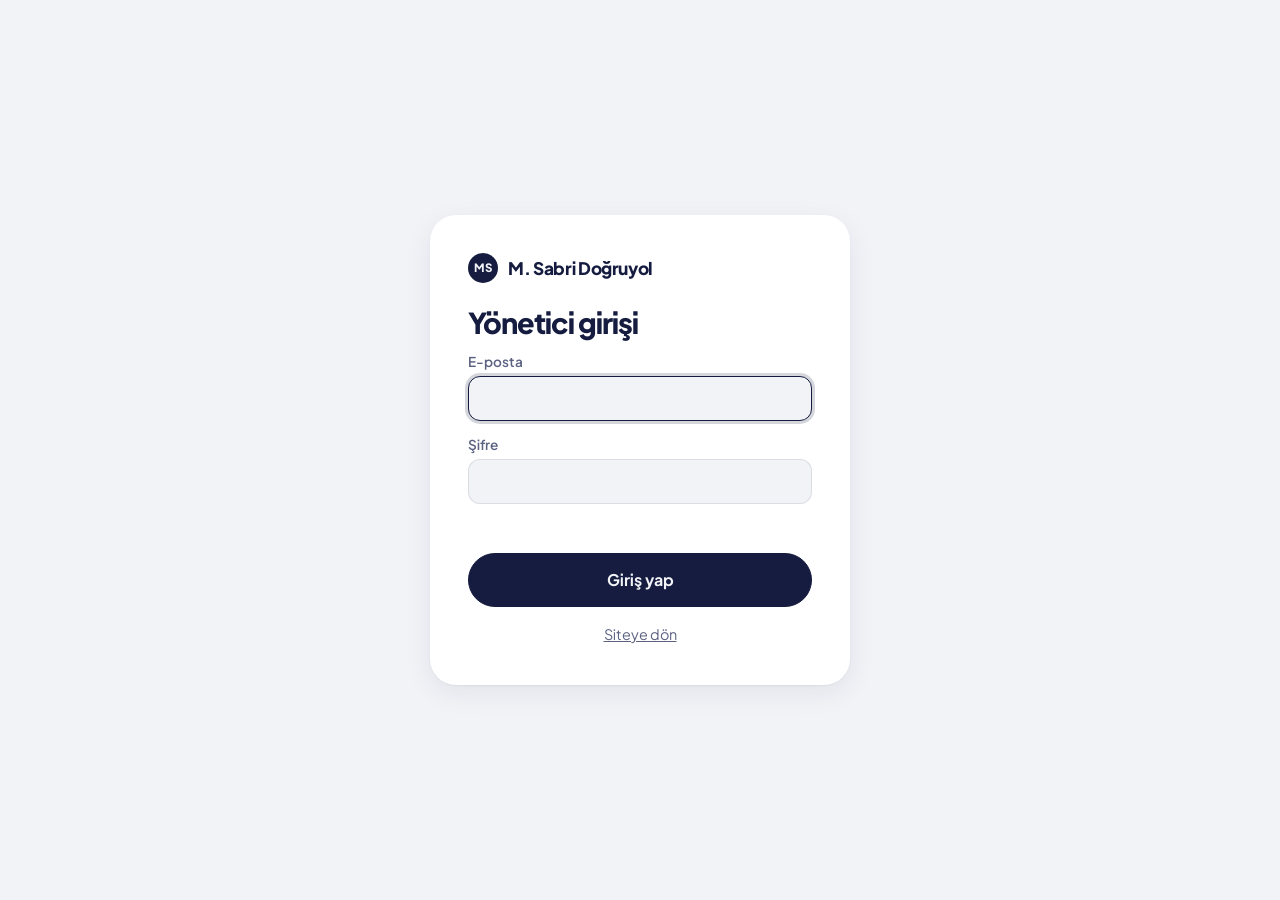
==== commit 081beca0: "Add files via upload" ====
--- a/admin.html
+++ b/admin.html
@@ -86,11 +86,13 @@
 
     <div class="grid3">
       <article class="panel card"><h2 class="card__h">Konum</h2><div id="b-city" class="bars"></div></article>
+      <article class="panel card"><h2 class="card__h">Kurum / internet sağlayıcısı</h2><div id="b-org" class="bars"></div></article>
       <article class="panel card"><h2 class="card__h">Kaynak</h2><div id="b-ref" class="bars"></div></article>
       <article class="panel card"><h2 class="card__h">En çok tıklananlar</h2><div id="b-clicks" class="bars"></div></article>
       <article class="panel card"><h2 class="card__h">Cihaz</h2><div id="b-device" class="bars"></div></article>
       <article class="panel card"><h2 class="card__h">İşletim sistemi</h2><div id="b-os" class="bars"></div></article>
       <article class="panel card"><h2 class="card__h">Tarayıcı</h2><div id="b-browser" class="bars"></div></article>
+      <article class="panel card"><h2 class="card__h">Dil</h2><div id="b-lang" class="bars"></div></article>
     </div>
 
     <article class="panel card">
--- a/assets/admin.css
+++ b/assets/admin.css
@@ -47,7 +47,7 @@
 .kpi__s{font-size:.8rem;color:var(--ink-2);margin-top:.2rem}
 
 .grid2{display:grid;grid-template-columns:minmax(0,1.6fr) minmax(0,1fr);gap:var(--gap);align-items:start}
-.grid3{display:grid;grid-template-columns:repeat(3,minmax(0,1fr));gap:var(--gap)}
+.grid3{display:grid;grid-template-columns:repeat(4,minmax(0,1fr));gap:var(--gap)}
 .card{padding:1.25rem 1.4rem;border-radius:22px}
 .card__h{font-size:1rem;letter-spacing:-.01em;margin:0 0 1rem}
 .card__row{display:flex;justify-content:space-between;align-items:center;gap:1rem;flex-wrap:wrap;margin-bottom:.75rem}
@@ -156,3 +156,6 @@
 
 #ed-body{display:flex;flex-direction:column;gap:1rem}
 .more{display:flex;justify-content:center;margin-top:1rem}
+.facts{display:grid;grid-template-columns:repeat(auto-fill,minmax(170px,1fr));gap:.6rem 1.2rem;margin:1rem 0 0;padding-top:.9rem;border-top:1px solid var(--rule)}
+.facts dt{font:600 .75rem/1.2 var(--sans);color:var(--ink-2)}
+.facts dd{margin:.15rem 0 0;font-size:.88rem;font-weight:600}
